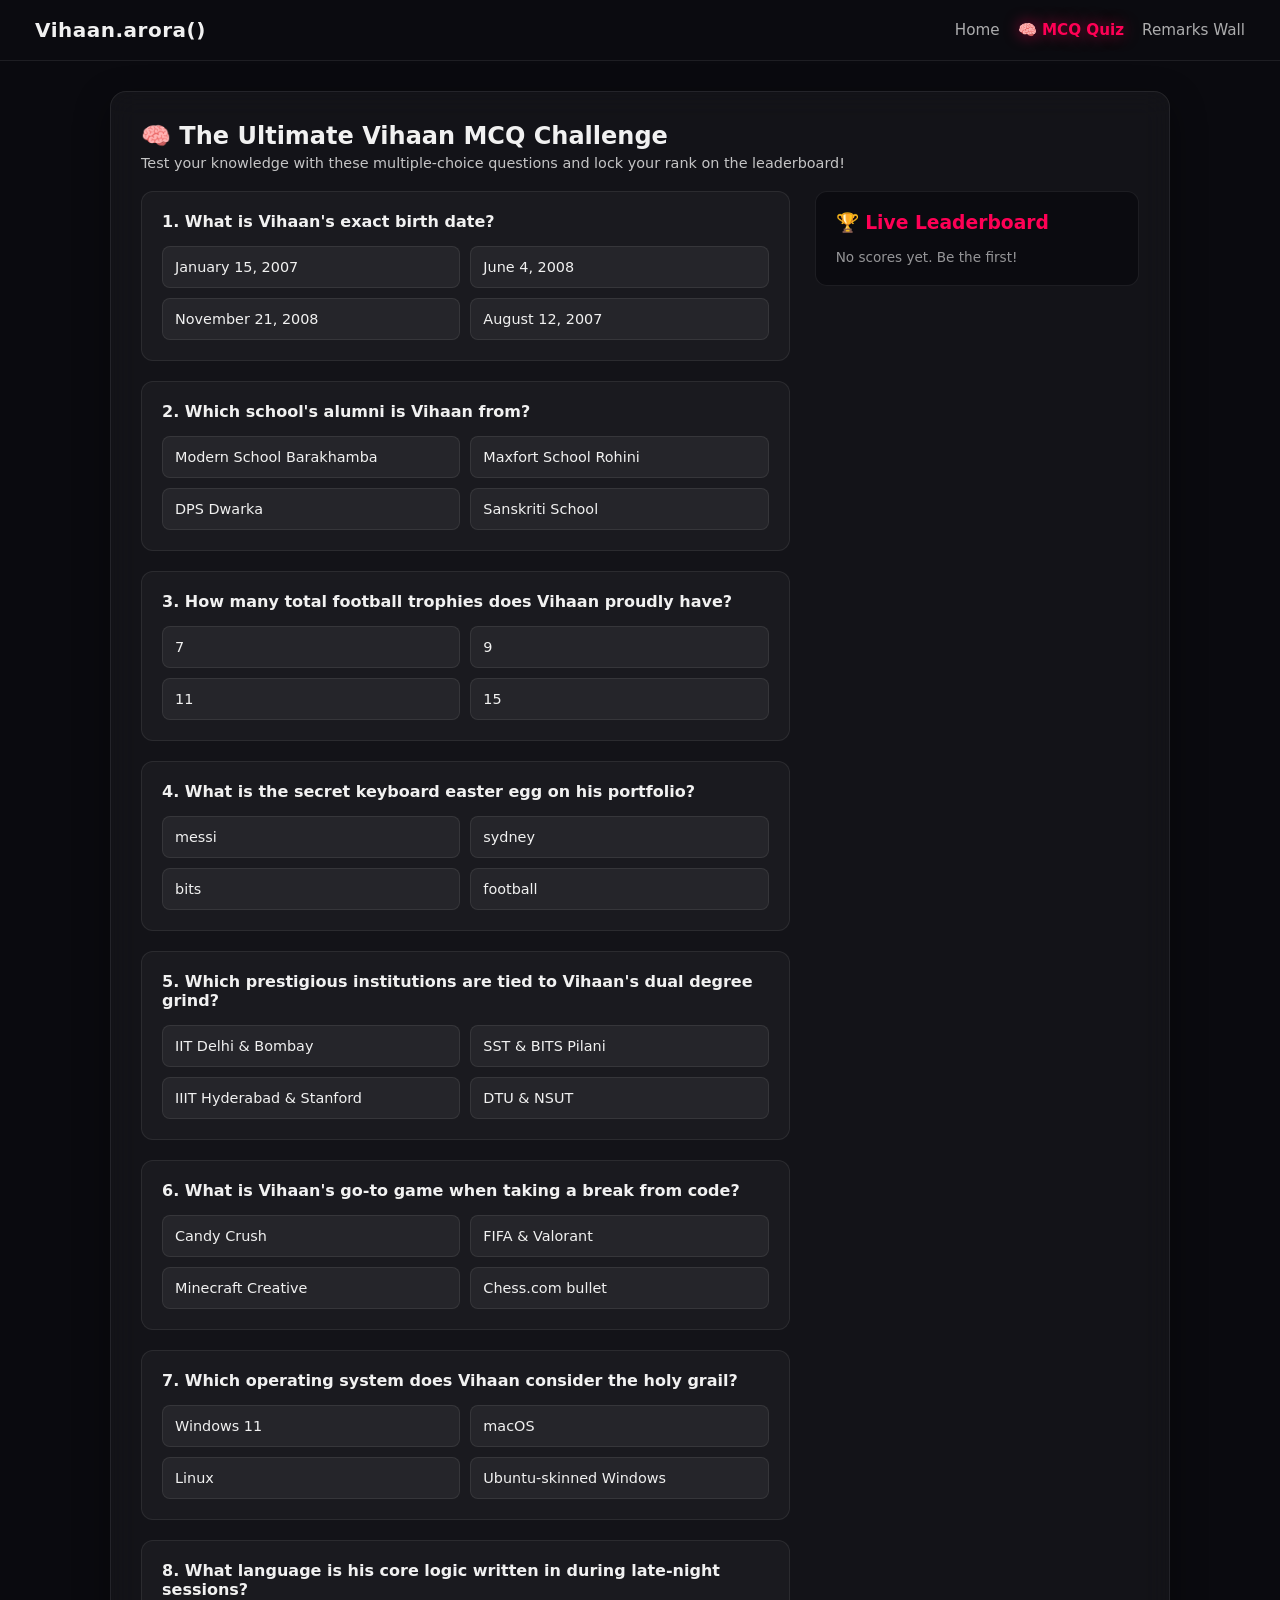
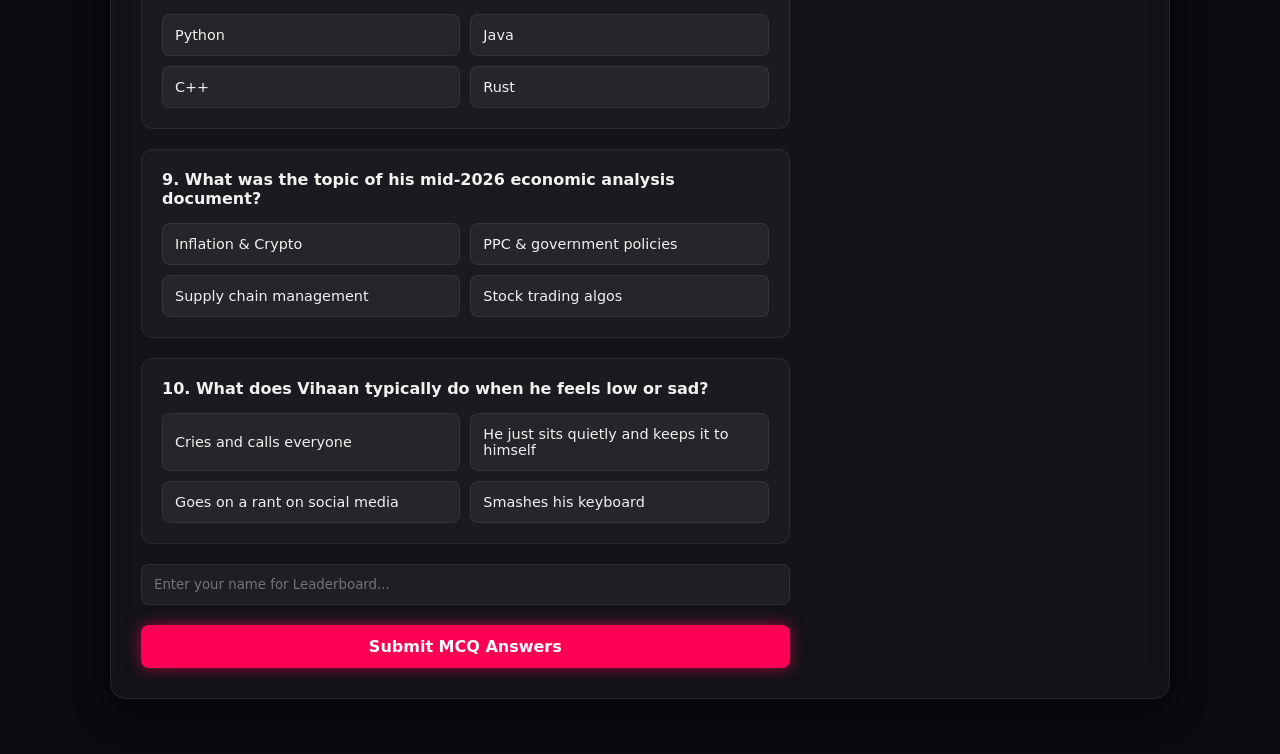
==== quiz.html @ 5a93f8d5 "Create quiz.html" ====
<!DOCTYPE html>
<html lang="en">
<head>
    <meta charset="UTF-8">
    <meta name="viewport" content="width=device-width, initial-scale=1.0">
    <title>Vihaan's MCQ Quiz & Leaderboard</title>
    <link rel="stylesheet" href="global.css">
    <style>
        .quiz-wrapper { display: grid; grid-template-columns: 2fr 1fr; gap: 25px; margin-top: 20px; }
        @media(max-width: 900px) { .quiz-wrapper { grid-template-columns: 1fr; } }
        
        .question-card { background: rgba(255,255,255,0.03); border: 1px solid var(--glass-border); padding: 20px; border-radius: 12px; margin-bottom: 20px; }
        .options-grid { display: grid; grid-template-columns: 1fr 1fr; gap: 10px; margin-top: 15px; }
        @media(max-width: 600px) { .options-grid { grid-template-columns: 1fr; } }
        
        .option-btn { background: rgba(255,255,255,0.05); border: 1px solid var(--glass-border); padding: 12px; border-radius: 8px; color: var(--text-color); cursor: pointer; text-align: left; transition: 0.2s; font-size: 0.9rem; }
        .option-btn:hover { border-color: var(--accent); background: rgba(255,255,255,0.1); }
        .option-btn.selected { background: var(--accent); border-color: var(--accent); font-weight: bold; box-shadow: var(--neon-glow); }
        
        .leaderboard-box { background: rgba(10,10,15,0.8); border: 1px solid var(--glass-border); padding: 20px; border-radius: 12px; height: fit-content; }
        .lb-item { display: flex; justify-content: space-between; padding: 10px 0; border-bottom: 1px solid rgba(255,255,255,0.05); font-size: 0.9rem; }
        
        .submit-quiz { background: var(--accent); color: white; border: none; padding: 12px 24px; border-radius: 8px; font-weight: bold; cursor: pointer; font-size: 1rem; width: 100%; box-shadow: var(--neon-glow); margin-top: 10px; }
    </style>
</head>
<body data-theme="grind">
    <nav>
        <div class="nav-brand">Vihaan.arora()</div>
        <div class="nav-links">
            <a href="index.html" class="nav-btn">Home</a>
            <a href="quiz.html" class="nav-btn active" style="color: var(--accent); font-weight: bold;">🧠 MCQ Quiz</a>
            <a href="remarks.html" class="nav-btn">Remarks Wall</a>
        </div>
    </nav>

    <main style="max-width: 1100px;">
        <section class="glass-container">
            <h2>🧠 The Ultimate Vihaan MCQ Challenge</h2>
            <p style="opacity: 0.8; font-size: 0.9rem; margin-top: 5px;">Test your knowledge with these multiple-choice questions and lock your rank on the leaderboard!</p>

            <div class="quiz-wrapper">
                <!-- Quiz Area -->
                <div id="quiz-container">
                    <!-- Dynamic MCQs will load here -->
                </div>

                <!-- Leaderboard Area -->
                <div class="leaderboard-box">
                    <h3 style="margin-bottom: 15px; color: var(--accent);">🏆 Live Leaderboard</h3>
                    <div id="leaderboard-list">
                        <p style="opacity: 0.6; font-size: 0.85rem;">No scores yet. Be the first!</p>
                    </div>
                </div>
            </div>
        </section>
    </main>

    <script>
        const questions = [
            { q: "1. What is Vihaan's exact birth date?", options: ["January 15, 2007", "June 4, 2008", "November 21, 2008", "August 12, 2007"], correct: 1 },
            { q: "2. Which school's alumni is Vihaan from?", options: ["Modern School Barakhamba", "Maxfort School Rohini", "DPS Dwarka", "Sanskriti School"], correct: 1 },
            { q: "3. How many total football trophies does Vihaan proudly have?", options: ["7", "9", "11", "15"], correct: 2 },
            { q: "4. What is the secret keyboard easter egg on his portfolio?", options: ["messi", "sydney", "bits", "football"], correct: 1 },
            { q: "5. Which prestigious institutions are tied to Vihaan's dual degree grind?", options: ["IIT Delhi & Bombay", "SST & BITS Pilani", "IIIT Hyderabad & Stanford", "DTU & NSUT"], correct: 1 },
            { q: "6. What is Vihaan's go-to game when taking a break from code?", options: ["Candy Crush", "FIFA & Valorant", "Minecraft Creative", "Chess.com bullet"], correct: 1 },
            { q: "7. Which operating system does Vihaan consider the holy grail?", options: ["Windows 11", "macOS", "Linux", "Ubuntu-skinned Windows"], correct: 2 },
            { q: "8. What language is his core logic written in during late-night sessions?", options: ["Python", "Java", "C++", "Rust"], correct: 1 },
            { q: "9. What was the topic of his mid-2026 economic analysis document?", options: ["Inflation & Crypto", "PPC & government policies", "Supply chain management", "Stock trading algos"], correct: 1 },
            { q: "10. What does Vihaan typically do when he feels low or sad?", options: ["Cries and calls everyone", "He just sits quietly and keeps it to himself", "Goes on a rant on social media", "Smashes his keyboard"], correct: 1 }
        ];

        let userAnswers = {};

        function renderQuiz() {
            const container = document.getElementById('quiz-container');
            let html = '';
            
            questions.forEach((item, qIndex) => {
                html += `<div class="question-card">
                    <h4 style="margin-bottom: 10px;">${item.q}</h4>
                    <div class="options-grid">`;
                item.options.forEach((opt, oIndex) => {
                    html += `<button class="option-btn" onclick="selectOption(${qIndex}, ${oIndex}, this)">${opt}</button>`;
                });
                html += `</div></div>`;
            });

            html += `<div style="margin-top: 20px;">
                <input type="text" id="challenger-name" placeholder="Enter your name for Leaderboard..." style="width: 100%; padding: 12px; border-radius: 8px; border: 1px solid var(--glass-border); background: rgba(255,255,255,0.05); color: white; margin-bottom: 10px; outline: none;" required>
                <button class="submit-quiz" onclick="submitQuiz()">Submit MCQ Answers</button>
            </div>`;

            container.innerHTML = html;
        }

        function selectOption(qIdx, oIdx, btn) {
            userAnswers[qIdx] = oIdx;
            const parent = btn.parentElement;
            parent.querySelectorAll('.option-btn').forEach(b => b.classList.remove('selected'));
            btn.classList.add('selected');
        }

        function submitQuiz() {
            const nameInput = document.getElementById('challenger-name').value.trim();
            if(!nameInput) {
                alert("Please enter your name first!");
                return;
            }
            if(Object.keys(userAnswers).length < questions.length) {
                alert("Please answer all questions before submitting!");
                return;
            }

            let score = 0;
            questions.forEach((item, idx) => {
                if(userAnswers[idx] === item.correct) score++;
            });

            let leaderboard = JSON.parse(localStorage.getItem('vihaan_lb') || '[]');
            leaderboard.push({ name: nameInput, score: score, total: questions.length });
            leaderboard.sort((a,b) => b.score - a.score);
            localStorage.setItem('vihaan_lb', JSON.stringify(leaderboard));

            alert(`Quiz Submitted! Your Score: ${score} / ${questions.length}`);
            loadLeaderboard();
            window.scrollTo({ top: 0, behavior: 'smooth' });
        }

        function loadLeaderboard() {
            const lbList = document.getElementById('leaderboard-list');
            let leaderboard = JSON.parse(localStorage.getItem('vihaan_lb') || '[]');
            
            if(leaderboard.length === 0) {
                lbList.innerHTML = `<p style="opacity: 0.6; font-size: 0.85rem;">No scores yet. Be the first!</p>`;
                return;
            }

            let html = '';
            leaderboard.forEach((entry, i) => {
                html += `<div class="lb-item">
                    <span>#${i+1} <strong>${entry.name}</strong></span>
                    <span style="color: var(--accent); font-weight: bold;">${entry.score} / ${entry.total}</span>
                </div>`;
            });
            lbList.innerHTML = html;
        }

        renderQuiz();
        loadLeaderboard();
    </script>
    <script src="popups.js"></script>
</body>
</html>
---- global.css ----
:root {
    /* DEFAULT: GRIND MODE (Aggressive Pink/Purple) */
    --bg-color: #0a0a0f;
    --text-color: #f1f1f1;
    --accent: #ff0055; 
    --neon-glow: 0 0 15px rgba(255, 0, 85, 0.6);
    --glass-bg: rgba(255, 255, 255, 0.04);
    --glass-border: rgba(255, 255, 255, 0.08);
    --orb-1-color: #ff0055;
    --orb-2-color: #6b4cff;
}

[data-theme="chill"] {
    /* CHILL MODE (Aesthetic Teal/Blue) */
    --bg-color: #051014;
    --accent: #00ffcc;
    --neon-glow: 0 0 15px rgba(0, 255, 204, 0.6);
    --orb-1-color: #00ffcc;
    --orb-2-color: #0077ff;
}

* { margin: 0; padding: 0; box-sizing: border-box; font-family: 'Segoe UI', system-ui, sans-serif; transition: background-color 0.5s, color 0.5s, box-shadow 0.5s, border-color 0.5s; }
body { background-color: var(--bg-color); color: var(--text-color); overflow-x: hidden; min-height: 100vh; }

.glow-orb { position: fixed; border-radius: 50%; filter: blur(120px); z-index: -3; pointer-events: none; transition: background 1s; }
.orb-1 { width: 320px; height: 320px; background: var(--orb-1-color); top: -60px; left: -60px; opacity: 0.25; }
.orb-2 { width: 280px; height: 280px; background: var(--orb-2-color); bottom: -60px; right: -60px; opacity: 0.18; }

.bg-texts { position: fixed; top: 0; left: 0; width: 100vw; height: 100vh; pointer-events: none; z-index: -2; overflow: hidden; color: rgba(255, 255, 255, 0.015); font-size: 5rem; font-weight: 900; display: flex; flex-direction: column; justify-content: space-around; white-space: nowrap; }
.bg-texts span:nth-child(even) { animation: scrollBg 35s linear infinite; }
.bg-texts span:nth-child(odd) { animation: scrollBgRev 40s linear infinite; }
@keyframes scrollBg { 0% { transform: translateX(0); } 100% { transform: translateX(-50%); } }
@keyframes scrollBgRev { 0% { transform: translateX(-50%); } 100% { transform: translateX(0); } }

nav { display: flex; justify-content: space-between; align-items: center; padding: 18px 35px; background: rgba(13, 13, 18, 0.82); backdrop-filter: blur(16px); border-bottom: 1px solid var(--glass-border); position: sticky; top: 0; z-index: 100; }
.nav-brand { font-size: 1.25rem; font-weight: 700; letter-spacing: 0.5px; }
.nav-links { display: flex; gap: 18px; flex-wrap: wrap; align-items: center; }
.nav-btn { text-decoration: none; color: var(--text-color); font-size: 0.95rem; opacity: 0.7; }
.nav-btn:hover, .nav-btn.active { opacity: 1; color: #fff; text-shadow: var(--neon-glow); }

main { padding: 30px 20px; max-width: 900px; margin: 0 auto; width: 100%; }
.glass-container { background: var(--glass-bg); border: 1px solid var(--glass-border); border-radius: 16px; padding: 30px; backdrop-filter: blur(14px); margin-bottom: 25px; box-shadow: 0 12px 35px rgba(0, 0, 0, 0.4); }

.dashboard { margin-top: 20px; display: flex; flex-direction: column; gap: 15px; }
.dashboard-item span { font-weight: 600; font-size: 0.95rem; opacity: 0.9; }
.progress-bar { width: 100%; height: 8px; background: rgba(255,255,255,0.1); border-radius: 5px; margin-top: 8px; }
.progress-fill { height: 100%; border-radius: 5px; background: var(--accent); box-shadow: var(--neon-glow); transition: width 1.5s ease-in-out; }

.bento-grid { display: grid; grid-template-columns: repeat(auto-fit, minmax(280px, 1fr)); gap: 20px; margin-top: 20px; }
.bento-card { background: rgba(255,255,255,0.03); border: 1px solid var(--glass-border); padding: 22px; border-radius: 14px; transition: 0.3s ease; }
.bento-card:hover { transform: translateY(-5px); border-color: var(--accent); box-shadow: var(--neon-glow); }
.bento-card h3 { margin-bottom: 10px; font-size: 1.1rem; }
.bento-card p { opacity: 0.8; font-size: 0.9rem; line-height: 1.5; margin-bottom: 15px; }
.card-link { display: inline-block; text-decoration: none; color: var(--accent); font-weight: bold; font-size: 0.9rem; }
.card-link:hover { text-shadow: var(--neon-glow); }

/* Floating YT Widget */
.yt-widget { position: fixed; bottom: 20px; right: 20px; background: rgba(13, 13, 18, 0.9); padding: 10px; border-radius: 12px; border: 1px solid var(--glass-border); box-shadow: 0 10px 30px rgba(0,0,0,0.5); z-index: 90; transition: 0.3s; }
.yt-widget:hover { border-color: var(--accent); }

/* Multi-Directional Toasts */
.toast { position: fixed; background: rgba(15, 15, 22, 0.96); border: 1px solid var(--accent); padding: 14px 22px; border-radius: 12px; font-weight: 600; color: white; box-shadow: var(--neon-glow); z-index: 1000; font-size: 0.9rem; max-width: 320px; width: max-content; transition: all 0.6s cubic-bezier(0.175, 0.885, 0.32, 1.275); }
.toast-top { top: -100px; left: 50%; transform: translateX(-50%); } .toast-top.show { top: 30px; transform: translateX(-50%); }

@media (max-width: 768px) {
    nav { padding: 15px 20px; flex-direction: column; gap: 12px; text-align: center; }
    .bg-texts { display: none; }
    .yt-widget { display: none; } /* Hide YT widget on mobile to save space */
}.nav-btn:hover, .nav-btn.active { opacity: 1; color: #fff; text-shadow: var(--neon-glow); }

main { padding: 30px 20px; max-width: 900px; margin: 0 auto; width: 100%; }
.glass-container { background: var(--glass-bg); border: 1px solid var(--glass-border); border-radius: 16px; padding: 30px; backdrop-filter: blur(14px); margin-bottom: 25px; box-shadow: 0 12px 35px rgba(0, 0, 0, 0.4); }

.dashboard { margin-top: 20px; display: flex; flex-direction: column; gap: 15px; }
.dashboard-item span { font-weight: 600; font-size: 0.95rem; opacity: 0.9; }
.progress-bar { width: 100%; height: 8px; background: rgba(255,255,255,0.1); border-radius: 5px; margin-top: 8px; overflow: hidden; }
.progress-fill { height: 100%; border-radius: 5px; box-shadow: 0 0 10px currentColor; transition: width 1.5s ease-in-out; }

.bento-grid { display: grid; grid-template-columns: repeat(auto-fit, minmax(280px, 1fr)); gap: 20px; margin-top: 20px; }
.bento-card { background: rgba(255,255,255,0.03); border: 1px solid var(--glass-border); padding: 22px; border-radius: 14px; transition: 0.3s ease; position: relative; overflow: hidden; }
.bento-card:hover { transform: translateY(-5px); border-color: var(--accent); background: rgba(107, 76, 255, 0.05); }
.bento-card h3 { margin-bottom: 10px; font-size: 1.1rem; }
.bento-card p { opacity: 0.8; font-size: 0.9rem; line-height: 1.5; margin-bottom: 15px; }
.card-link { display: inline-block; text-decoration: none; color: var(--accent); font-weight: bold; font-size: 0.9rem; transition: 0.2s; }
.card-link:hover { text-shadow: var(--neon-glow); }
.trophy-card:hover { border-color: #ff0055; background: rgba(255, 0, 85, 0.05); }

.toast { position: fixed; background: rgba(15, 15, 22, 0.96); border: 1px solid var(--accent); padding: 14px 22px; border-radius: 12px; font-weight: 600; color: white; box-shadow: var(--neon-glow); z-index: 1000; font-size: 0.9rem; max-width: 320px; width: max-content; transition: all 0.6s cubic-bezier(0.175, 0.885, 0.32, 1.275); }
.toast-bottom { bottom: -100px; left: 50%; transform: translateX(-50%); } .toast-bottom.show { bottom: 30px; transform: translateX(-50%); }
.toast-top { top: -100px; left: 50%; transform: translateX(-50%); } .toast-top.show { top: 30px; transform: translateX(-50%); }
.toast-left { left: -400px; top: 50%; transform: translateY(-50%); } .toast-left.show { left: 30px; transform: translateY(-50%); }
.toast-right { right: -400px; top: 50%; transform: translateY(-50%); } .toast-right.show { right: 30px; transform: translateY(-50%); }

@media (max-width: 768px) {
    nav { padding: 15px 20px; flex-direction: column; gap: 12px; text-align: center; }
    .nav-links { justify-content: center; gap: 14px; }
    .sticker, .bg-texts { display: none; }
    .glass-container { padding: 22px; } main { padding: 15px; }
    .toast-left, .toast-right { left: 50% !important; right: auto !important; top: auto !important; transform: translateX(-50%); bottom: -100px; }
    .toast-left.show, .toast-right.show { left: 50% !important; right: auto !important; top: auto !important; transform: translateX(-50%); bottom: 30px; }
}

.timeline { border-left: 2px solid var(--accent); padding-left: 20px; margin-top: 20px; }
.timeline-item { position: relative; margin-bottom: 25px; }
.timeline-item::before { content: ''; position: absolute; left: -27px; top: 0; width: 12px; height: 12px; background: var(--accent); border-radius: 50%; box-shadow: var(--neon-glow); }
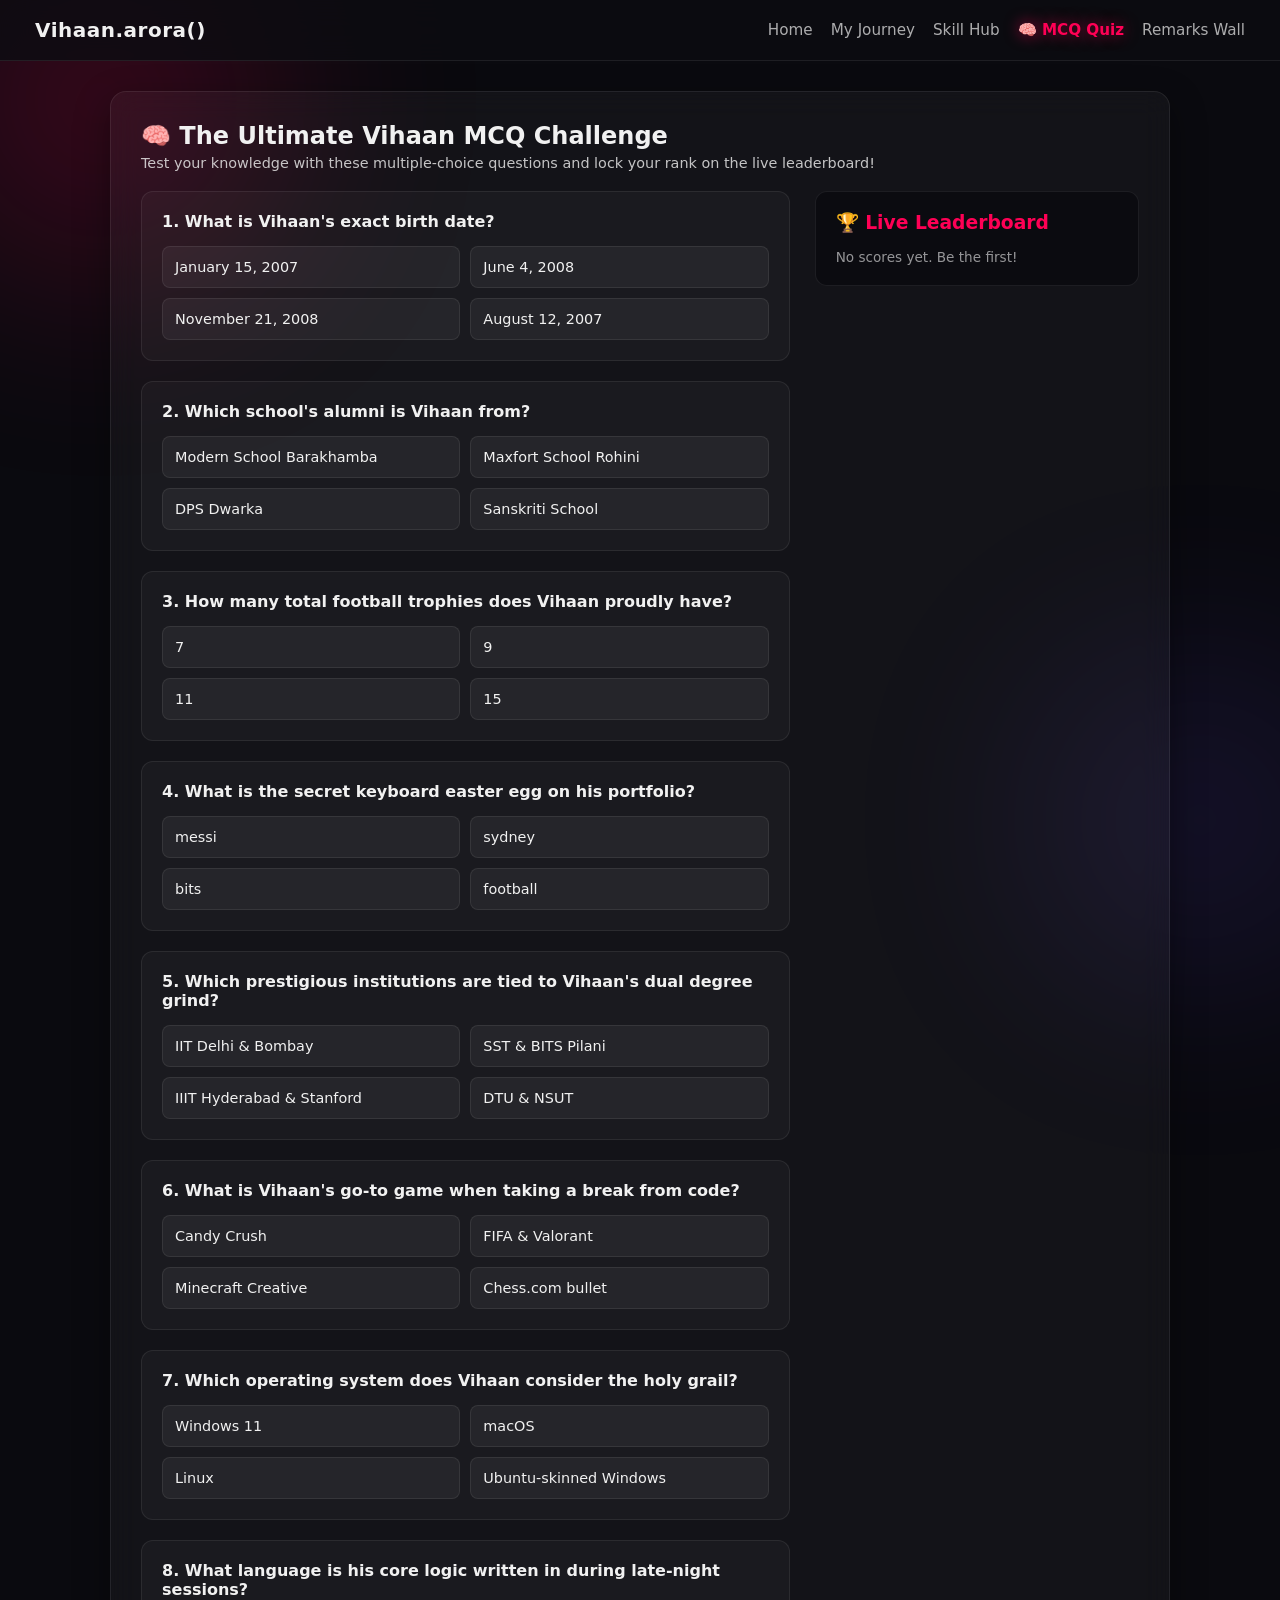
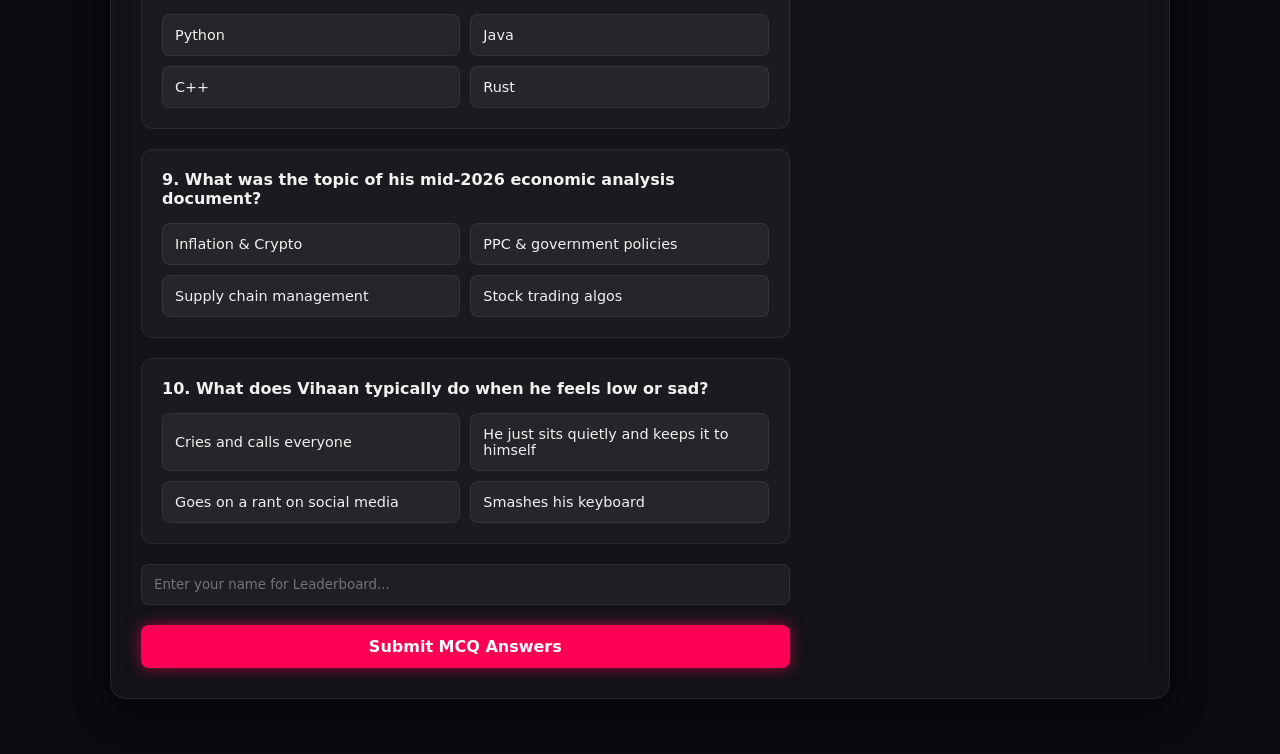
==== commit 7ae5741e: "Modify quiz description for leaderboard clarity Updated quiz description to mention 'live leaderboar" ====
--- a/quiz.html
+++ b/quiz.html
@@ -24,10 +24,17 @@
     </style>
 </head>
 <body data-theme="grind">
+    <!-- Atmospheric Orbs -->
+    <div class="glow-orb orb-1"></div>
+    <div class="glow-orb orb-2"></div>
+
+    <!-- Navigation Bar Connected to Rest of Website -->
     <nav>
         <div class="nav-brand">Vihaan.arora()</div>
         <div class="nav-links">
             <a href="index.html" class="nav-btn">Home</a>
+            <a href="journey.html" class="nav-btn">My Journey</a>
+            <a href="skills.html" class="nav-btn">Skill Hub</a>
             <a href="quiz.html" class="nav-btn active" style="color: var(--accent); font-weight: bold;">🧠 MCQ Quiz</a>
             <a href="remarks.html" class="nav-btn">Remarks Wall</a>
         </div>
@@ -36,7 +43,7 @@
     <main style="max-width: 1100px;">
         <section class="glass-container">
             <h2>🧠 The Ultimate Vihaan MCQ Challenge</h2>
-            <p style="opacity: 0.8; font-size: 0.9rem; margin-top: 5px;">Test your knowledge with these multiple-choice questions and lock your rank on the leaderboard!</p>
+            <p style="opacity: 0.8; font-size: 0.9rem; margin-top: 5px;">Test your knowledge with these multiple-choice questions and lock your rank on the live leaderboard!</p>
 
             <div class="quiz-wrapper">
                 <!-- Quiz Area -->
@@ -148,6 +155,7 @@
         renderQuiz();
         loadLeaderboard();
     </script>
+    <!-- Connected to website global popups/easter eggs -->
     <script src="popups.js"></script>
 </body>
 </html>
